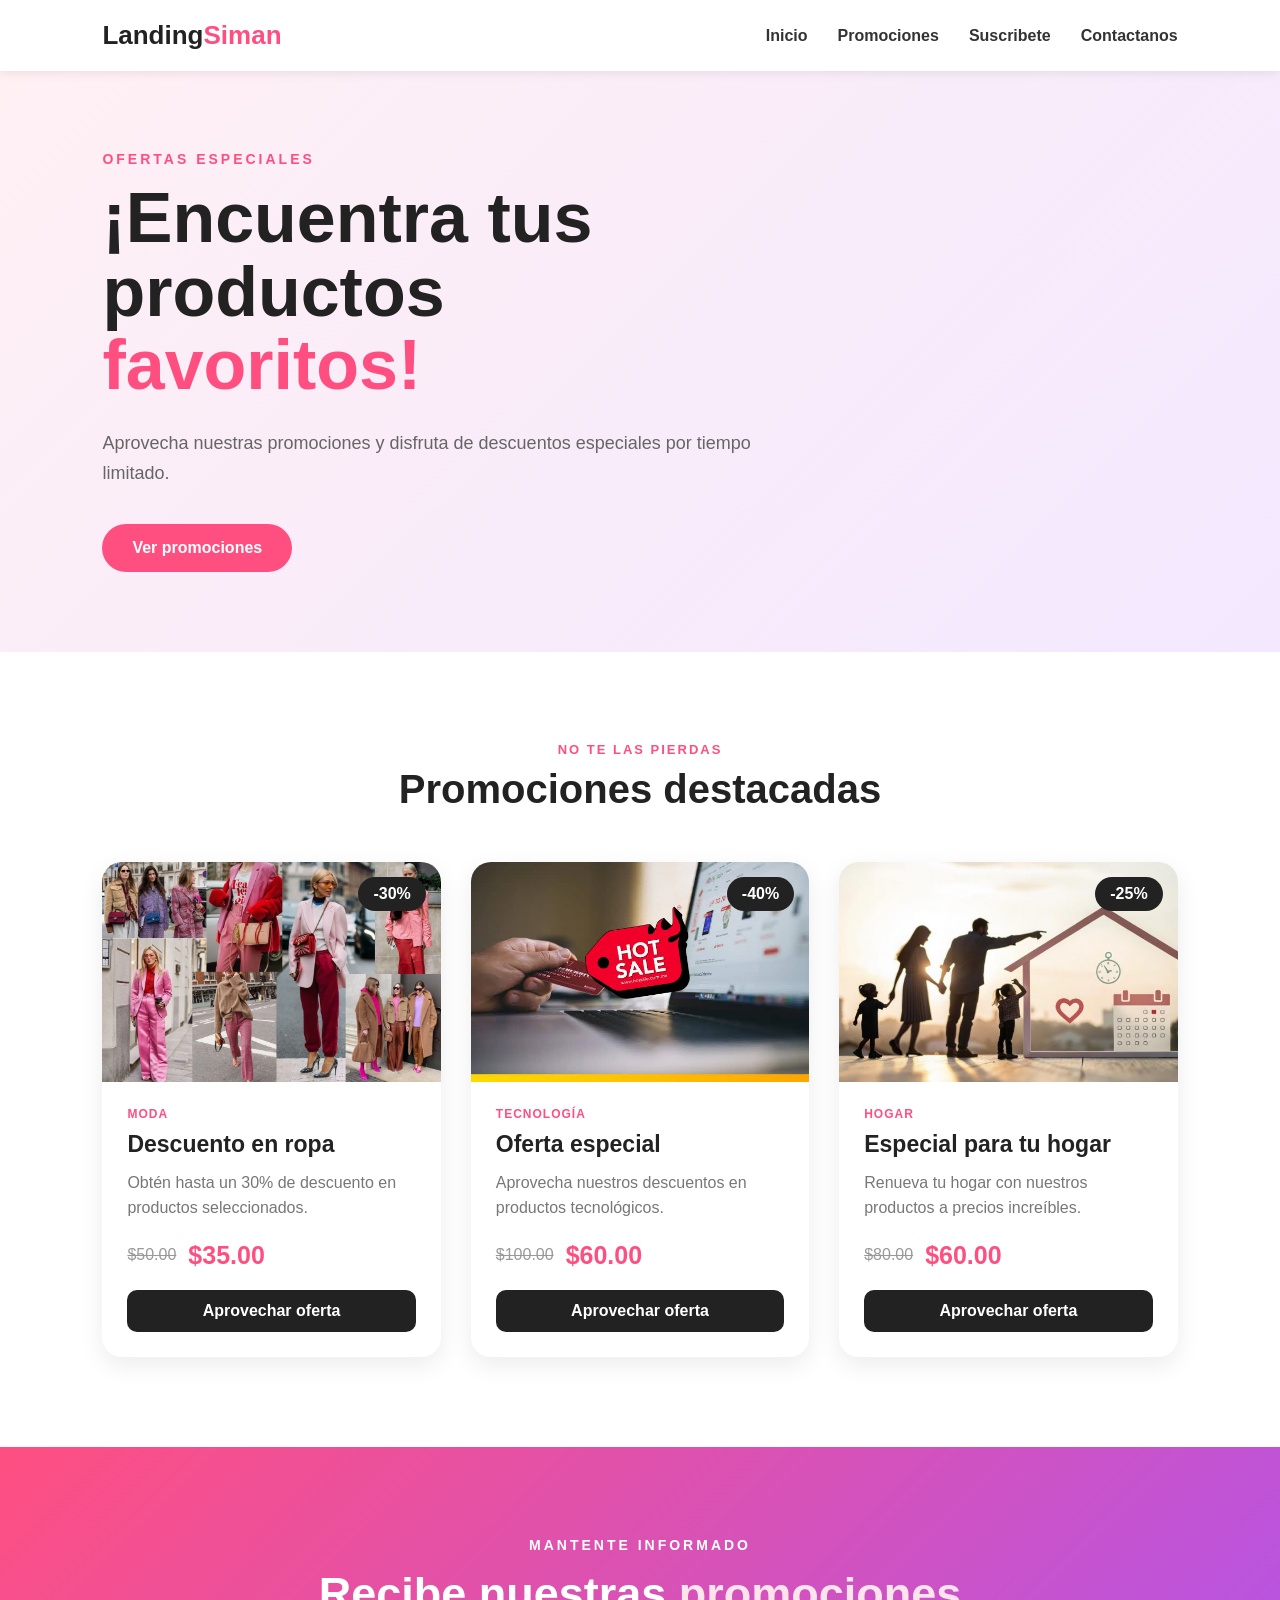
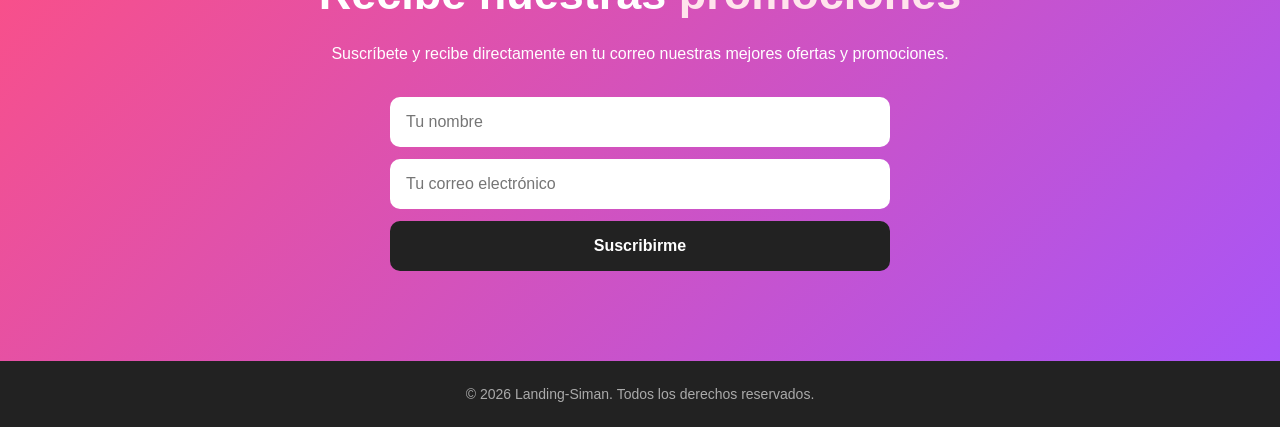
==== landing-siman/index.html @ d74e2054 "Add files via upload" ====
<!DOCTYPE html>
<html lang="es">
<head>
    <meta charset="UTF-8">
    <meta name="viewport" content="width=device-width, initial-scale=1.0">

    <title>Landing Siman</title>

    <link rel="stylesheet" href="styles.css">
</head>
<body>
    <!-- ENCABEZADO -->
    <header class="header">
        <div class="logo">Landing<span>Siman</span></div>
        
        <nav>
            <a href="#inicio">Inicio</a>
            <a href="./promotion.html">Promociones</a>
            <a href="#suscripcion">Suscribete</a>
            <a href="./contact.html">Contactanos</a>
        </nav>
    </header>

    <!-- SECCION PRINCIPAL -->
    <main>
        <section class="section" id="inicio">
            <div class="section-content">
                <p class="subtitle">OFERTAS ESPECIALES</p>
                <h1>
                    ¡Encuentra tus productos
                    <span>favoritos!</span>
                </h1>
                <p class="description">
                    Aprovecha nuestras promociones y disfruta de descuentos especiales por tiempo 
                    limitado.
                </p>

                <a href="#promociones" class="btn">Ver promociones</a>
            </div>
        </section>

        <!-- PROMOCIONES -->
        <section class="promociones" id="promociones">
            <div class="section-title">
                <p>NO TE LAS PIERDAS</p>
                <h2>Promociones destacadas</h2>
            </div>

            <div class="cards">
                <!-- PROMOCIÓN 1 -->
                <article class="card">
                    <div class="card-image">
                        <img src="./images/moda.jpg" alt="Promoción de ropa">
                        <span class="discount">-30%</span>
                    </div>

                    <div class="card-content">
                        <p class="category">MODA</p>
                        <h3>Descuento en ropa</h3>
                        <p>
                            Obt&eacute;n hasta un 30% de descuento en productos seleccionados.
                        </p>

                        <div class="price">
                            <span class="old-price">$50.00</span>
                            <strong>$35.00</strong>
                        </div>

                        <a href="./promotion.html" class="card-btn">Aprovechar oferta</a>
                    </div>
                </article>

                <!-- PROMOCIÓN 2 -->
                <article class="card">
                    <div class="card-image">
                        <img src="./images/tecnologia.jpg" alt="Promoción de tecnología">
                        <span class="discount">-40%</span>
                    </div>

                    <div class="card-content">
                        <p class="category">TECNOLOG&Iacute;A</p>
                        <h3>Oferta especial</h3>
                        <p>
                            Aprovecha nuestros descuentos en productos tecnol&oacute;gicos.
                        </p>

                        <div class="price">
                            <span class="old-price">$100.00</span>
                            <strong>$60.00</strong>
                        </div>

                        <a href="./promotion.html" class="card-btn">Aprovechar oferta</a>
                    </div>
                </article>

                <!-- PROMOCIÓN 3 -->
                <article class="card">
                    <div class="card-image">
                        <img src="./images/hogar.jpg" alt="Promoción de ropa">
                        <span class="discount">-25%</span>
                    </div>

                    <div class="card-content">
                        <p class="category">HOGAR</p>
                        <h3>Especial para tu hogar</h3>
                        <p>
                            Renueva tu hogar con nuestros productos a precios incre&iacute;bles.
                        </p>
                        
                        <div class="price">
                            <span class="old-price">$80.00</span>
                            <strong>$60.00</strong>
                        </div>

                        <a href="./promotion.html" class="card-btn">Aprovechar oferta</a>
                    </div>
                </article>
            </div>
        </section>

        <!-- SUSCRIPCIÓN -->
        <section class="subscription" id="suscripcion">
            <div class="subscription-content">
                <p class="subtitle">MANTENTE INFORMADO</p>
                <h2>
                    Recibe nuestras
                    <span>promociones</span>
                </h2>
                <p>
                    Suscr&iacute;bete y recibe directamente en tu correo nuestras mejores ofertas 
                    y promociones.
                </p>

                <form>
                    <input type="text" placeholder="Tu nombre" required>
                    <input type="email" placeholder="Tu correo electrónico" required>

                    <button type="submit">Suscribirme</button>
                </form>
            </div>
        </section>
    </main>

    <!-- PIE DE PÁGINA -->
    <footer>
        <p>© 2026 Landing-Siman. Todos los derechos reservados.</p>
    </footer>
</body>
</html>
---- landing-siman/styles.css ----
* {
    margin: 0;
    padding: 0;
    box-sizing: border-box;
}

html {
    scroll-behavior: smooth;
}

body {
    font-family: Arial, Helvetica, sans-serif;
    background-color: #f8f8f8;
    color: #222;
}

/* HEADER */
.header {
    width: 100%;
    padding: 20px 8%;
    display: flex;
    justify-content: space-between;
    align-items: center;
    background-color: white;
    position: sticky;
    top: 0;
    z-index: 1000;
    box-shadow: 0 2px 10px rgba(0, 0, 0, 0.08);
}

.logo {
    font-size: 26px;
    font-weight: bold;
    color: #222;
}

.logo span {
    color: #ff4f81;
}

nav {
    display: flex;
    gap: 30px;
}

nav a {
    text-decoration: none;
    color: #333;
    font-weight: 600;
    transition: 0.3s;
}

nav a:hover {
    color: #ff4f81;
}

.section {
    min-height: 550px;
    display: flex;
    align-items: center;
    padding: 80px 8%;
    background: linear-gradient(
        135deg,
        #fff0f4,
        #f3e8ff
    );
}

.section-content {
    max-width: 650px;
}

.subtitle {
    color: #ff4f81;
    font-size: 14px;
    font-weight: bold;
    letter-spacing: 3px;
    margin-bottom: 15px;
}

.section h1 {
    font-size: clamp(40px, 6vw, 70px);
    line-height: 1.05;
    margin-bottom: 25px;
}

.section h1 span {
    color: #ff4f81;
}

.description {
    font-size: 18px;
    line-height: 1.7;
    color: #666;
    margin-bottom: 35px;
}

.btn {
    display: inline-block;
    background-color: #ff4f81;
    color: white;
    text-decoration: none;
    padding: 15px 30px;
    border-radius: 30px;
    font-weight: bold;
    transition: 0.3s;
}

.btn:hover {
    background-color: #e83c6c;
    transform: translateY(-3px);
}

/* PROMACIONES */
.promociones {
    padding: 90px 8%;
    background-color: white;
}

.section-title {
    text-align: center;
    margin-bottom: 50px;
}

.section-title p {
    color: #ff4f81;
    font-size: 13px;
    font-weight: bold;
    letter-spacing: 2px;
    margin-bottom: 10px;
}

.section-title h2 {
    font-size: 40px;
}

/* TARJETAS */
.cards {
    max-width: 1200px;
    margin: auto;
    display: grid;/* Cuadrilla */
    grid-template-columns: repeat(3, 1fr);/* Que las 3 sean del mismo tamaño */
    gap: 30px;
}

.card {
    background-color: white;
    border-radius: 20px;
    overflow: hidden;
    box-shadow: 0 8px 25px rgba(0, 0, 0, 0.08);
    transition: 0.3s;
}

.card:hover {
    transform: translateY(-8px);
    box-shadow: 0 15px 35px rgba(0, 0, 0, 0.12);
}

.card-image {
    height: 220px;
    position: relative;
    overflow: hidden;
}

.card-image img {
    width: 100%;
    height: 100%;
    object-fit: cover;
    display: block;
    transition: transform 0.4s ease;
}

.card:hover .card-image img {
    transform: scale(1.05);
}

.discount {
    position: absolute;
    top: 15px;
    right: 15px;
    background-color: #222;
    color: white;
    padding: 8px 15px;
    border-radius: 20px;
    font-weight: bold;
}


/* CONTENIDO */
.card-content {
    padding: 25px;
}

.category {
    color: #ff4f81;
    font-size: 12px;
    font-weight: bold;
    letter-spacing: 1px;
    margin-bottom: 10px;
}

.card h3 {
    font-size: 23px;
    margin-bottom: 12px;
}

.card-content p:not(.category) {
    color: #777;
    line-height: 1.6;
    margin-bottom: 20px;
}

.price {
    display: flex;
    align-items: center;
    gap: 12px;
    margin-bottom: 20px;
}

.old-price {
    color: #999;
    text-decoration: line-through;
}

.price strong {
    font-size: 25px;
    color: #ff4f81;
}

.card-btn {
    display: block;
    text-align: center;
    padding: 12px;
    border-radius: 10px;
    background-color: #222;
    color: white;
    text-decoration: none;
    font-weight: bold;
    transition: 0.3s;
}

.card-btn:hover {
    background-color: #ff4f81;
}

/* SUSCRIPCION */
.subscription {
    padding: 90px 8%;
    background: linear-gradient(
        135deg,
        #ff4f81,
        #a855f7
    );
    color: white;
    text-align: center;
}

.subscription-content {
    max-width: 700px;
    margin: auto;
}

.subscription .subtitle {
    color: white;
}

.subscription h2 {
    font-size: 45px;
    margin-bottom: 20px;
}

.subscription h2 span {
    color: #ffe4ec;
}

.subscription p:not(.subtitle) {
    line-height: 1.7;
    margin-bottom: 30px;
}

form {
    display: flex;
    flex-direction: column;
    gap: 12px;
    max-width: 500px;
    margin: auto;
}

form input {
    width: 100%;
    padding: 16px;
    border: none;
    border-radius: 10px;
    font-size: 16px;
    outline: none;
}

form button {
    padding: 16px;
    border: none;
    border-radius: 10px;
    background-color: #222;
    color: white;
    font-size: 16px;
    font-weight: bold;
    cursor: pointer;
    transition: 0.3s;
}

form button:hover {
    background-color: white;
    color: #222;
}

.contact { 
    min-height: 300px;
    padding: 80px 8%;
    display: grid;
    grid-template-columns: 1fr 1fr;
    gap: 60px;
    align-items: center;
    background: linear-gradient(
        135deg,
        #fff0f4,
        #f3e8ff
    );
}

.contact-info {
    max-width: 550px;
}

.contacto-info h1 { 
    font-size: 50px;
    margin-bottom: 20px;
}

.contacto-info > p:not(.subtitle) {
    color: #666;
    line-height: 1.7;
    margin-bottom: 35px;
}

.data-contact {
    min-height: 200px;
    padding: 80px 8%;
    display: grid;
    grid-template-columns: repeat(3, 1fr);
}

.data-contact h3 {
    margin-bottom: 5px;
}

.data-contact p {
    color: #777;
}

/* FOOTER */
footer {
    padding: 25px;
    text-align: center;
    background-color: #222;
    color: #aaa;
    font-size: 14px;
}

/* RESPONSIVE */
@media (max-width: 900px) {
    .cards {
        grid-template-columns: repeat(2, 1fr);
    }
    .section h1 {
        font-size: 50px;
    }
}

@media (max-width: 600px) {
    .header {
        padding: 18px 5%;
        flex-direction: column;
        gap: 15px;
    }
    nav {
        gap: 15px;
        font-size: 14px;
    }
    .section {
        min-height: 500px;
        padding: 60px 6%;
    }
    .section h1 {
        font-size: 42px;
    }
    .description {
        font-size: 16px;
    }
    .promociones {
        padding: 70px 6%;
    }
    .section-title h2 {
        font-size: 32px;
    }
    .cards {
        grid-template-columns: 1fr;
    }
    .subscription {
        padding: 70px 6%;
    }
    .subscription h2 {
        font-size: 35px;
    }
}
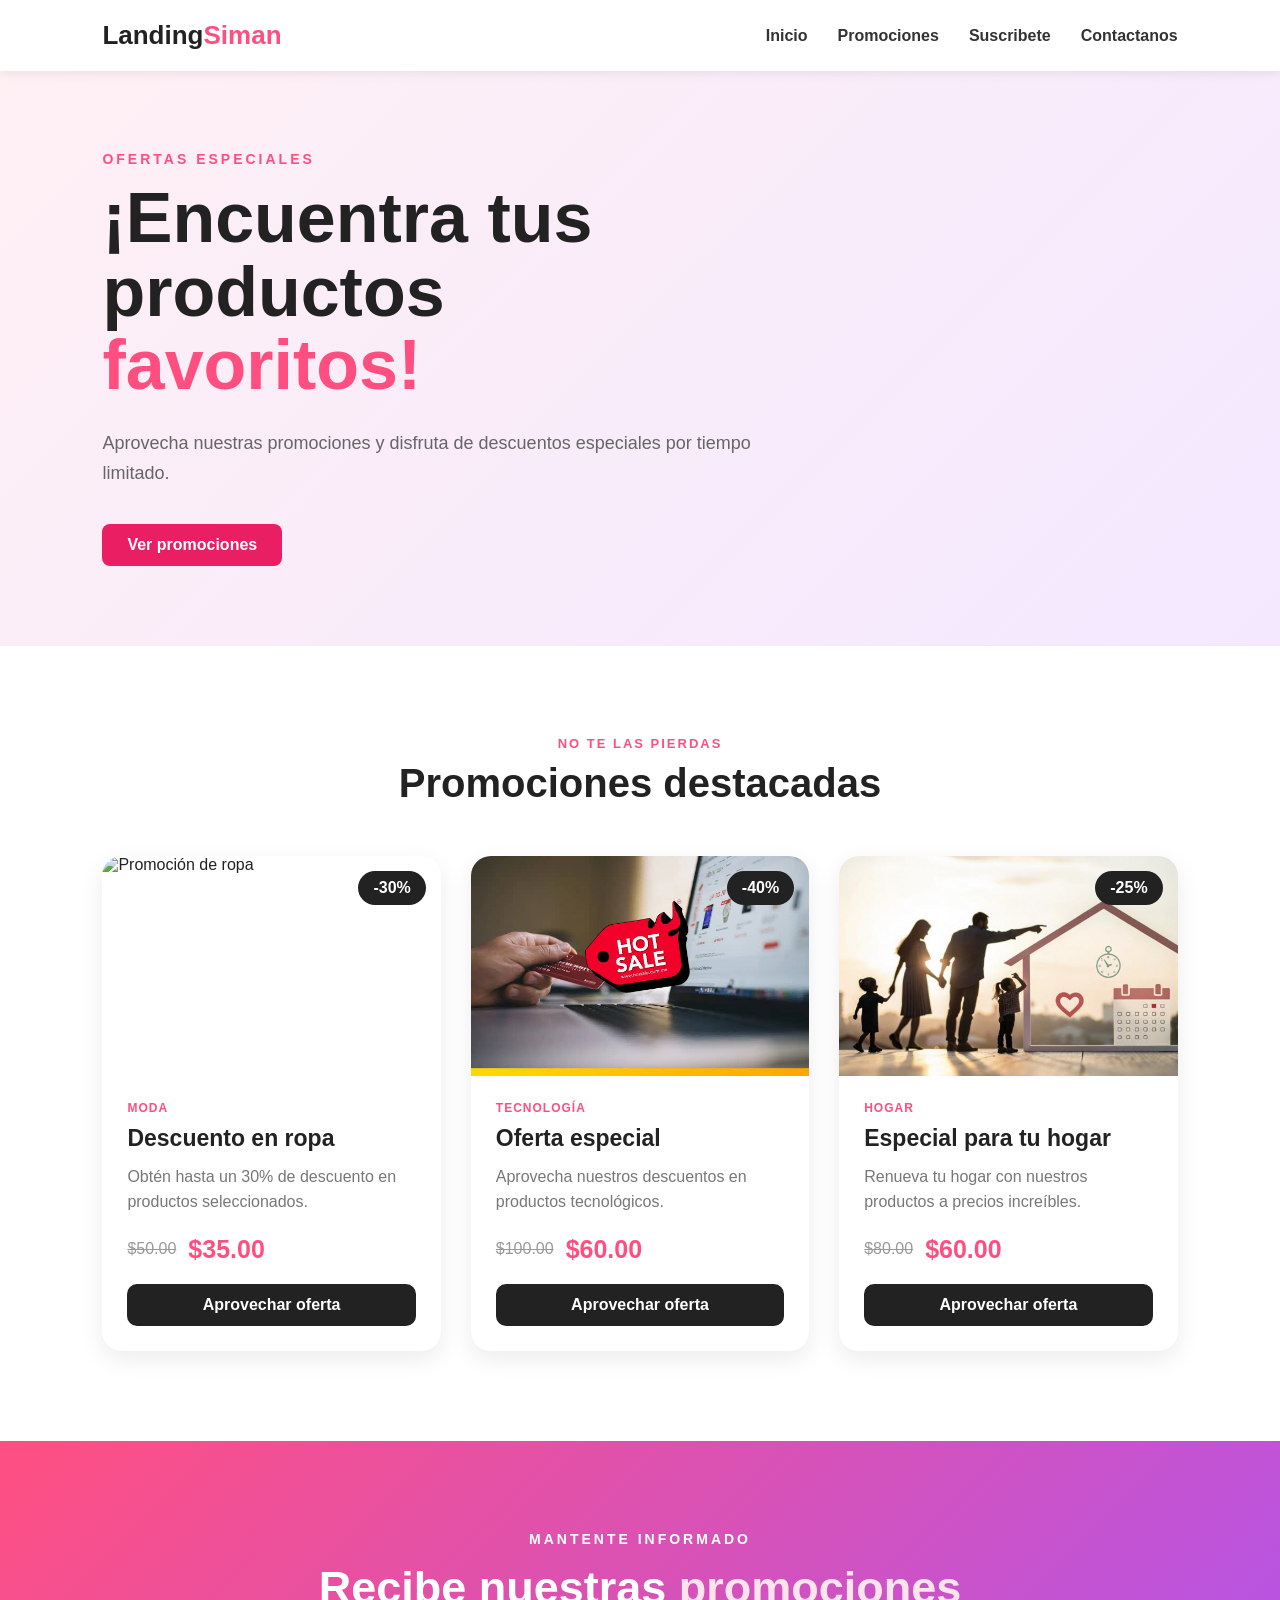
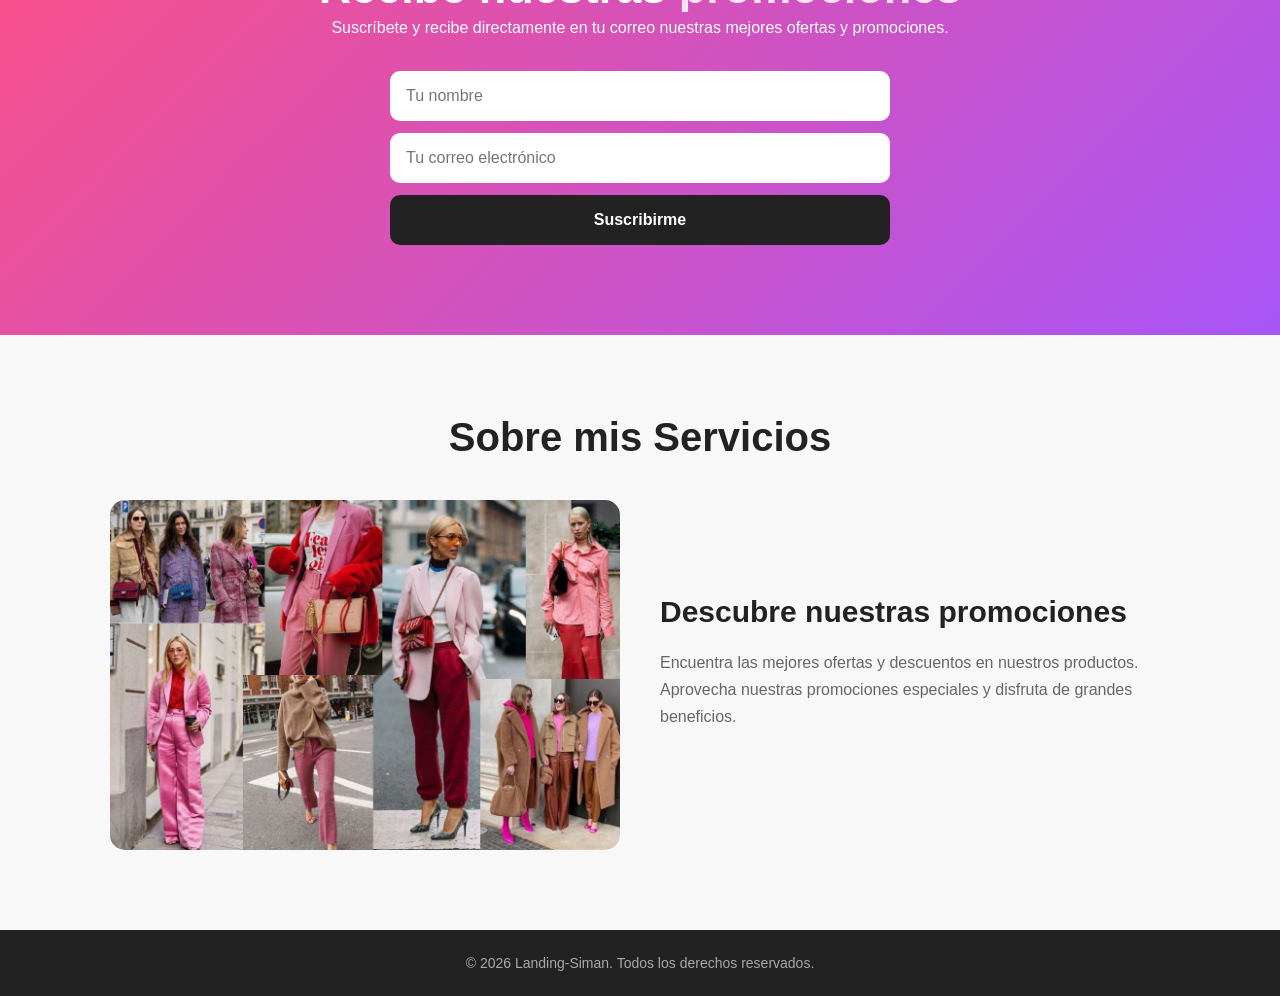
==== commit cecfdaba: "Add files via upload" ====
--- a/landing-siman/index.html
+++ b/landing-siman/index.html
@@ -12,7 +12,6 @@
     <!-- ENCABEZADO -->
     <header class="header">
         <div class="logo">Landing<span>Siman</span></div>
-        
         <nav>
             <a href="#inicio">Inicio</a>
             <a href="./promotion.html">Promociones</a>
@@ -34,7 +33,6 @@
                     Aprovecha nuestras promociones y disfruta de descuentos especiales por tiempo 
                     limitado.
                 </p>
-
                 <a href="#promociones" class="btn">Ver promociones</a>
             </div>
         </section>
@@ -45,27 +43,23 @@
                 <p>NO TE LAS PIERDAS</p>
                 <h2>Promociones destacadas</h2>
             </div>
-
             <div class="cards">
                 <!-- PROMOCIÓN 1 -->
                 <article class="card">
                     <div class="card-image">
-                        <img src="./images/moda.jpg" alt="Promoción de ropa">
+                        <img src="https://res.cloudinary.com/ku1o4itu/image/upload/v1791422283/portada.avif" alt="Promoción de ropa">
                         <span class="discount">-30%</span>
                     </div>
-
                     <div class="card-content">
                         <p class="category">MODA</p>
                         <h3>Descuento en ropa</h3>
                         <p>
                             Obt&eacute;n hasta un 30% de descuento en productos seleccionados.
                         </p>
-
                         <div class="price">
                             <span class="old-price">$50.00</span>
                             <strong>$35.00</strong>
                         </div>
-
                         <a href="./promotion.html" class="card-btn">Aprovechar oferta</a>
                     </div>
                 </article>
@@ -76,19 +70,16 @@
                         <img src="./images/tecnologia.jpg" alt="Promoción de tecnología">
                         <span class="discount">-40%</span>
                     </div>
-
                     <div class="card-content">
                         <p class="category">TECNOLOG&Iacute;A</p>
                         <h3>Oferta especial</h3>
                         <p>
                             Aprovecha nuestros descuentos en productos tecnol&oacute;gicos.
                         </p>
-
                         <div class="price">
                             <span class="old-price">$100.00</span>
                             <strong>$60.00</strong>
                         </div>
-
                         <a href="./promotion.html" class="card-btn">Aprovechar oferta</a>
                     </div>
                 </article>
@@ -99,19 +90,16 @@
                         <img src="./images/hogar.jpg" alt="Promoción de ropa">
                         <span class="discount">-25%</span>
                     </div>
-
                     <div class="card-content">
                         <p class="category">HOGAR</p>
                         <h3>Especial para tu hogar</h3>
                         <p>
                             Renueva tu hogar con nuestros productos a precios incre&iacute;bles.
                         </p>
-                        
                         <div class="price">
                             <span class="old-price">$80.00</span>
                             <strong>$60.00</strong>
                         </div>
-
                         <a href="./promotion.html" class="card-btn">Aprovechar oferta</a>
                     </div>
                 </article>
@@ -130,13 +118,30 @@
                     Suscr&iacute;bete y recibe directamente en tu correo nuestras mejores ofertas 
                     y promociones.
                 </p>
-
                 <form>
                     <input type="text" placeholder="Tu nombre" required>
                     <input type="email" placeholder="Tu correo electrónico" required>
 
                     <button type="submit">Suscribirme</button>
                 </form>
+            </div>
+        </section>
+
+        <!-- SOBRE MIS SERVICIOS -->
+        <section class="about">
+            <h2 class="about-title">Sobre mis Servicios</h2>
+            <div class="about-content">
+                <div class="about-image">
+                    <img src="./images/moda.jpg" alt="Promoción de moda">
+                </div>
+                <div class="about-text">
+                    <h3>Descubre nuestras promociones</h3>
+                    <p>
+                        Encuentra las mejores ofertas y descuentos en nuestros productos.
+                        Aprovecha nuestras promociones especiales y disfruta de grandes
+                        beneficios.
+                    </p>
+                </div>
             </div>
         </section>
     </main>
--- a/landing-siman/styles.css
+++ b/landing-siman/styles.css
@@ -21,6 +21,8 @@
     display: flex;
     justify-content: space-between;
     align-items: center;
+    flex-wrap: wrap;
+    gap: 15px;
     background-color: white;
     position: sticky;
     top: 0;
@@ -41,6 +43,8 @@
 nav {
     display: flex;
     gap: 30px;
+    flex-wrap: wrap;
+    justify-content: center;
 }
 
 nav a {
@@ -131,15 +135,20 @@
 }
 
 .section-title h2 {
-    font-size: 40px;
+    font-size: clamp(30px, 4vw, 40px);
 }
 
 /* TARJETAS */
 .cards {
-    max-width: 1200px;
+    width: min(1200px, 100%);
     margin: auto;
-    display: grid;/* Cuadrilla */
-    grid-template-columns: repeat(3, 1fr);/* Que las 3 sean del mismo tamaño */
+    display: grid;
+
+    grid-template-columns: repeat(
+        auto-fit,
+        minmax(280px, 1fr)
+    );
+
     gap: 30px;
 }
 
@@ -265,8 +274,7 @@
 }
 
 .subscription h2 {
-    font-size: 45px;
-    margin-bottom: 20px;
+    font-size: clamp(32px, 5vw, 45px);
 }
 
 .subscription h2 span {
@@ -312,13 +320,19 @@
     color: #222;
 }
 
-.contact { 
+.contact {
     min-height: 300px;
     padding: 80px 8%;
     display: grid;
-    grid-template-columns: 1fr 1fr;
+
+    grid-template-columns: repeat(
+        auto-fit,
+        minmax(280px, 1fr)
+    );
+
     gap: 60px;
     align-items: center;
+
     background: linear-gradient(
         135deg,
         #fff0f4,
@@ -330,12 +344,12 @@
     max-width: 550px;
 }
 
-.contacto-info h1 { 
+.contact-info h1 { 
     font-size: 50px;
     margin-bottom: 20px;
 }
 
-.contacto-info > p:not(.subtitle) {
+.contact-info > p:not(.subtitle) {
     color: #666;
     line-height: 1.7;
     margin-bottom: 35px;
@@ -355,6 +369,127 @@
 .data-contact p {
     color: #777;
 }
+
+.about {
+    width: min(1100px, 90%);
+    margin: 60px auto;
+    padding: 20px;
+}
+
+.about-title {
+    text-align: center;
+    font-size: clamp(30px, 4vw, 40px);
+    margin-bottom: 40px;
+}
+
+.about-content {
+    display: grid;
+
+    grid-template-columns: repeat(
+        auto-fit,
+        minmax(280px, 1fr)
+    );
+
+    align-items: center;
+    gap: 40px;
+}
+
+.about-image {
+    width: 100%;
+}
+
+.about-image img {
+    width: 100%;
+    height: 350px;
+    object-fit: cover;
+    border-radius: 15px;
+    display: block;
+}
+
+.about-text {
+    width: 100%;
+}
+
+.about-text h3 {
+    font-size: clamp(24px, 3vw, 30px);
+    margin-bottom: 20px;
+}
+
+.about-text p {
+    color: #666;
+    line-height: 1.7;
+    margin-bottom: 25px;
+}
+
+.btn {
+    display: inline-block;
+    padding: 12px 25px;
+    background-color: #e91e63;
+    color: white;
+    text-decoration: none;
+    border-radius: 8px;
+}
+
+/* frames */
+.frames {
+    display: grid;
+    grid-template-columns: repeat(2, 120px);
+    gap: 20px;
+    width: fit-content;
+    margin-left: auto;
+    padding-right: 30px;
+    padding-bottom: 10px;
+}
+
+.frame {
+    width: 120px;
+    height: 120px;
+    border: 2px solid #222;
+    border-radius: 10px;
+    display: flex;
+    align-items: flex-end;
+    justify-content: flex-end;
+    padding: 10px;
+    font-size: 20px;
+    font-weight: bold;
+    color: white;
+}
+
+.frame-1 {
+    background-color: #ff4f81;
+}
+
+.frame-2 {
+    background-color: #a855f7;
+}
+
+.frame-3 {
+    background-color: #3b82f6;
+}
+
+.frame-4 {
+    background-color: #22c55e;
+}
+
+.frame-5 {
+    background-color: #f59e0b;
+}
+
+.frame-6 {
+    background-color: #ef4444;
+}
+
+.container{
+    display: grid;
+    grid-template-columns: 150px 150px 150px;
+    grid-template-rows: 75px 75px 75px;
+    border: 1px solid Ored;
+    grid-template-areas:
+    "navbar navbar navbar"
+    "sidebar content content"
+    "sidebar content content"
+}
+
 
 /* FOOTER */
 footer {
@@ -363,51 +498,4 @@
     background-color: #222;
     color: #aaa;
     font-size: 14px;
-}
-
-/* RESPONSIVE */
-@media (max-width: 900px) {
-    .cards {
-        grid-template-columns: repeat(2, 1fr);
-    }
-    .section h1 {
-        font-size: 50px;
-    }
-}
-
-@media (max-width: 600px) {
-    .header {
-        padding: 18px 5%;
-        flex-direction: column;
-        gap: 15px;
-    }
-    nav {
-        gap: 15px;
-        font-size: 14px;
-    }
-    .section {
-        min-height: 500px;
-        padding: 60px 6%;
-    }
-    .section h1 {
-        font-size: 42px;
-    }
-    .description {
-        font-size: 16px;
-    }
-    .promociones {
-        padding: 70px 6%;
-    }
-    .section-title h2 {
-        font-size: 32px;
-    }
-    .cards {
-        grid-template-columns: 1fr;
-    }
-    .subscription {
-        padding: 70px 6%;
-    }
-    .subscription h2 {
-        font-size: 35px;
-    }
 }
